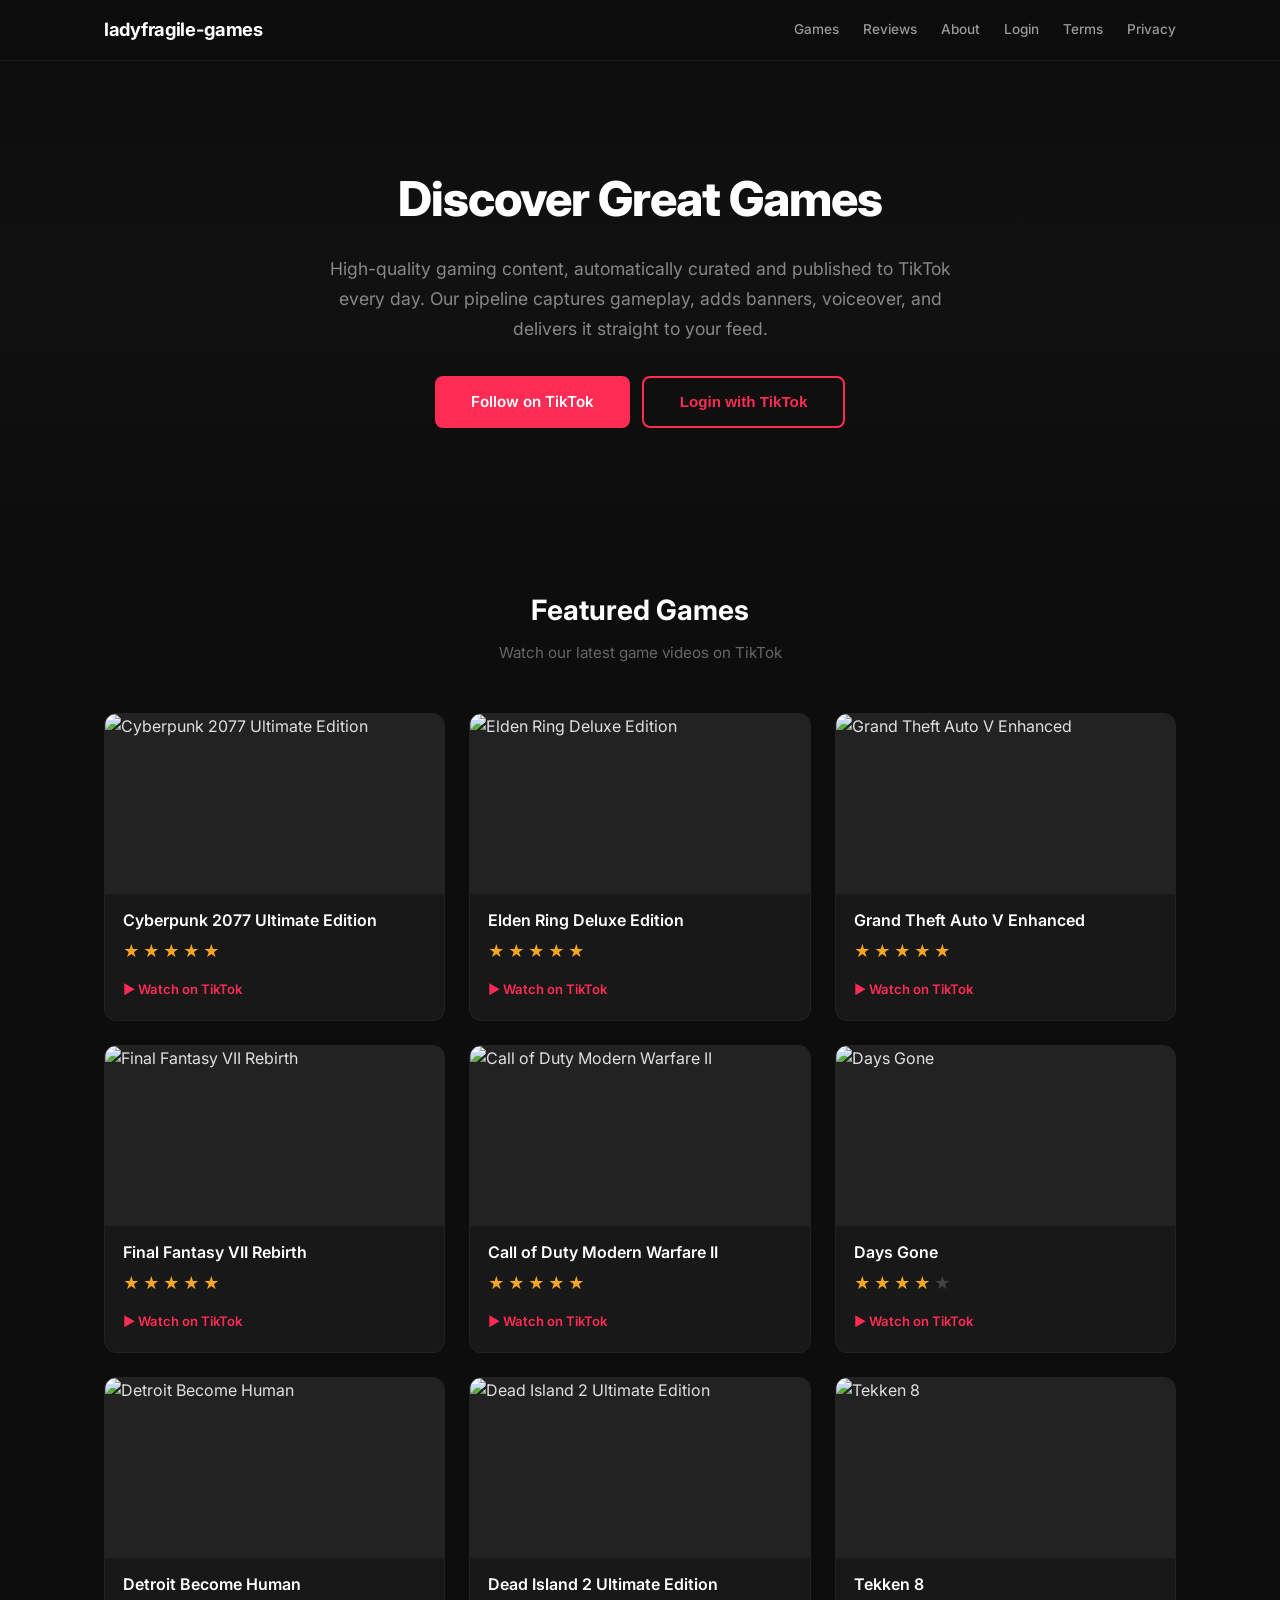
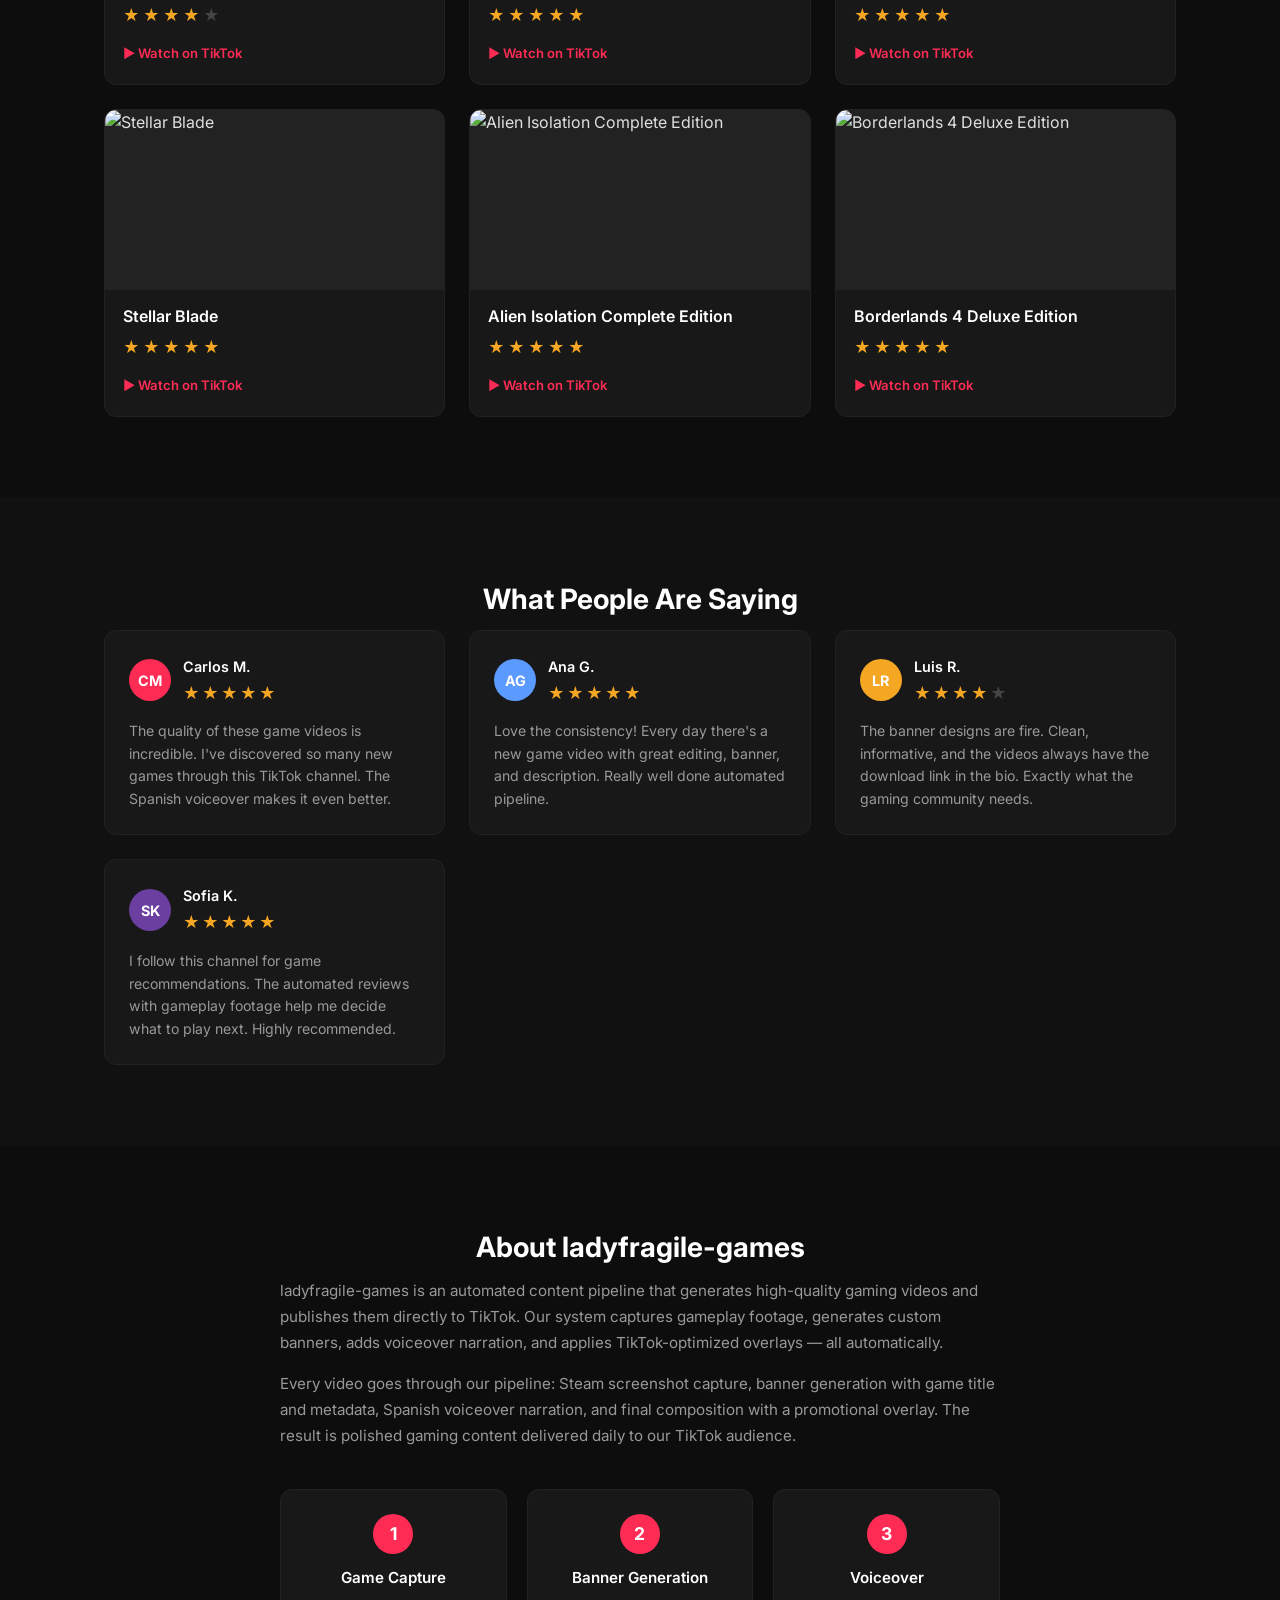
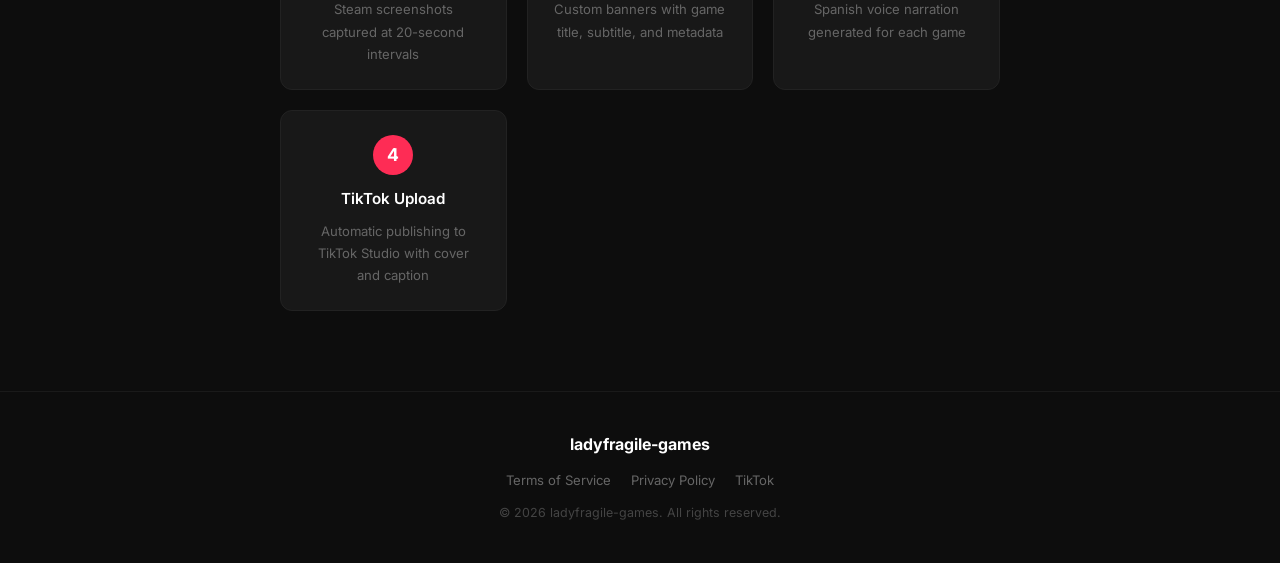
==== index.html @ ef2c11cd "Remove obsolete TikTok verification files, delete Terms of Service and add new Privacy Policy and Te" ====
<!DOCTYPE html>
<html lang="en">
<head>
  <meta charset="UTF-8">
  <meta name="viewport" content="width=device-width, initial-scale=1">
  <title>ladyfragile-games</title>
  <link rel="icon" href="favicon.ico" type="image/x-icon">
  <link rel="preconnect" href="https://fonts.googleapis.com">
  <link rel="preconnect" href="https://fonts.gstatic.com" crossorigin>
  <link href="https://fonts.googleapis.com/css2?family=Inter:wght@400;500;600;700;800&display=swap" rel="stylesheet">
  <link rel="stylesheet" href="css/style.css">
</head>
<body>

  <div id="oauthCallback" class="oauth-callback hidden">
    <div class="oauth-callback-inner">
      <div class="oauth-callback-header">
        <span class="oauth-callback-icon">&#10004;</span>
        <span>Authorization Successful</span>
      </div>
      <p>Your authorization code has been received. Copy it below and paste it in the CLI when prompted:</p>
      <div class="oauth-code-box">
        <code id="oauthCodeDisplay"></code>
        <button class="btn btn-small" onclick="copyOAuthCode()">Copy</button>
      </div>
      <p class="oauth-callback-hint">Then run: <code>node tiktok-upload/index.js --video &lt;path&gt; --code &lt;code&gt;</code></p>
      <button class="btn" onclick="dismissOAuthCallback()">Continue to site</button>
    </div>
  </div>

  <!-- HEADER -->
  <header class="header">
    <div class="container header-inner">
      <a href="/" class="logo">ladyfragile-games</a>
      <nav class="nav">
        <a href="#games">Games</a>
        <a href="#reviews">Reviews</a>
        <a href="#about">About</a>
        <a href="#" id="loginBtn">Login</a>
        <a href="terms-of-service/">Terms</a>
        <a href="privacy-policy">Privacy</a>
      </nav>
    </div>
  </header>

  <!-- HERO -->
  <section class="hero">
    <div class="container hero-inner">
      <h1>Discover Great Games</h1>
      <p class="hero-sub">
        High-quality gaming content, automatically curated and published to TikTok every day.
        Our pipeline captures gameplay, adds banners, voiceover, and delivers it straight to your feed.
      </p>
      <div class="hero-buttons">
        <a href="https://www.tiktok.com/@ladyfragile1" class="btn" target="_blank">Follow on TikTok</a>
        <button class="btn btn-outline" id="heroLoginBtn">Login with TikTok</button>
      </div>
    </div>
  </section>

  <!-- GAMES GRID -->
  <section id="games" class="section">
    <div class="container">
      <h2 class="section-title">Featured Games</h2>
      <p class="section-desc">Watch our latest game videos on TikTok</p>
      <div class="games-grid" id="gamesGrid">
      </div>
    </div>
  </section>

  <!-- REVIEWS -->
  <section id="reviews" class="section section-dark">
    <div class="container">
      <h2 class="section-title">What People Are Saying</h2>
      <div class="reviews-grid" id="reviewsGrid">
      </div>
    </div>
  </section>

  <!-- ABOUT -->
  <section id="about" class="section">
    <div class="container">
      <h2 class="section-title">About ladyfragile-games</h2>
      <div class="about-content">
        <p>
          ladyfragile-games is an automated content pipeline that generates high-quality gaming videos
          and publishes them directly to TikTok. Our system captures gameplay footage, generates custom
          banners, adds voiceover narration, and applies TikTok-optimized overlays — all automatically.
        </p>
        <p>
          Every video goes through our pipeline: Steam screenshot capture, banner generation with game
          title and metadata, Spanish voiceover narration, and final composition with a promotional
          overlay. The result is polished gaming content delivered daily to our TikTok audience.
        </p>
        <div class="about-steps">
          <div class="step">
            <div class="step-num">1</div>
            <h3>Game Capture</h3>
            <p>Steam screenshots captured at 20-second intervals</p>
          </div>
          <div class="step">
            <div class="step-num">2</div>
            <h3>Banner Generation</h3>
            <p>Custom banners with game title, subtitle, and metadata</p>
          </div>
          <div class="step">
            <div class="step-num">3</div>
            <h3>Voiceover</h3>
            <p>Spanish voice narration generated for each game</p>
          </div>
          <div class="step">
            <div class="step-num">4</div>
            <h3>TikTok Upload</h3>
            <p>Automatic publishing to TikTok Studio with cover and caption</p>
          </div>
        </div>
      </div>
    </div>
  </section>

  <!-- FOOTER -->
  <footer class="footer">
    <div class="container footer-inner">
      <div class="footer-brand">ladyfragile-games</div>
      <div class="footer-links">
        <a href="terms-of-service/">Terms of Service</a>
        <a href="privacy-policy">Privacy Policy</a>
        <a href="https://www.tiktok.com/@ladyfragile1" target="_blank">TikTok</a>
      </div>
      <div class="footer-copy">&copy; 2026 ladyfragile-games. All rights reserved.</div>
    </div>
  </footer>

  <script src="js/main.js"></script>
</body>
</html>
---- css/style.css ----
* { margin: 0; padding: 0; box-sizing: border-box; }
html { scroll-behavior: smooth; }
body {
  font-family: 'Inter', -apple-system, BlinkMacSystemFont, 'Segoe UI', Roboto, sans-serif;
  color: #e0e0e0;
  background: #0d0d0d;
  line-height: 1.6;
}
a { color: #fe2c55; text-decoration: none; transition: color .2s; }
a:hover { color: #ff6b8a; }
.container {
  max-width: 1120px;
  margin: 0 auto;
  padding: 0 24px;
}

/* HEADER */
.header {
  position: sticky;
  top: 0;
  z-index: 100;
  background: #0d0d0dcc;
  backdrop-filter: blur(12px);
  border-bottom: 1px solid #1a1a1a;
}
.header-inner {
  display: flex;
  align-items: center;
  justify-content: space-between;
  height: 60px;
}
.logo {
  font-size: 1.15rem;
  font-weight: 700;
  color: #fff;
  letter-spacing: -0.3px;
}
.logo:hover { color: #fe2c55; }
.nav { display: flex; gap: 24px; }
.nav a {
  font-size: .85rem;
  font-weight: 500;
  color: #999;
  transition: color .2s;
}
.nav a:hover { color: #fff; }

/* HERO */
.hero {
  padding: 100px 0 80px;
  text-align: center;
  background: linear-gradient(180deg, #0d0d0d 0%, #111 50%, #0d0d0d 100%);
}
.hero-inner { max-width: 680px; }
.hero h1 {
  font-size: 3rem;
  font-weight: 800;
  color: #fff;
  letter-spacing: -1px;
  margin-bottom: 16px;
}
.hero-sub {
  font-size: 1.1rem;
  color: #888;
  margin-bottom: 32px;
  line-height: 1.7;
}
.btn {
  display: inline-block;
  padding: 14px 36px;
  border-radius: 8px;
  background: #fe2c55;
  color: #fff;
  font-weight: 600;
  font-size: .95rem;
  transition: background .2s, transform .15s;
}
.btn:hover {
  background: #e01e45;
  color: #fff;
  transform: translateY(-1px);
}

/* SECTIONS */
.section {
  padding: 80px 0;
}
.section-dark {
  background: #111;
}
.section-title {
  font-size: 1.75rem;
  font-weight: 700;
  color: #fff;
  text-align: center;
  margin-bottom: 8px;
}
.section-desc {
  text-align: center;
  color: #666;
  margin-bottom: 48px;
  font-size: .95rem;
}

/* GAMES GRID */
.games-grid {
  display: grid;
  grid-template-columns: repeat(auto-fill, minmax(300px, 1fr));
  gap: 24px;
}
.game-card-link {
  text-decoration: none;
  color: inherit;
  display: block;
}
.game-card {
  background: #181818;
  border-radius: 12px;
  overflow: hidden;
  border: 1px solid #222;
  transition: border-color .2s, transform .2s;
}
.game-card:hover {
  border-color: #333;
  transform: translateY(-2px);
}
.game-thumb {
  width: 100%;
  height: 180px;
  object-fit: cover;
  display: block;
  background: #222;
}
.game-thumb-placeholder {
  width: 100%;
  height: 180px;
  display: flex;
  align-items: center;
  justify-content: center;
  font-size: 2.5rem;
  font-weight: 800;
  color: #fff;
  letter-spacing: 1px;
}
.game-info {
  padding: 16px 18px 18px;
}
.game-name {
  font-size: 1rem;
  font-weight: 600;
  color: #fff;
  margin-bottom: 8px;
  line-height: 1.3;
}
.game-stars {
  display: flex;
  gap: 3px;
  margin-bottom: 12px;
}
.star {
  font-size: 1rem;
  color: #444;
  transition: color .2s;
}
.star.active { color: #f5a623; }
.game-link {
  display: inline-flex;
  align-items: center;
  gap: 6px;
  font-size: .82rem;
  font-weight: 600;
  color: #fe2c55;
  transition: color .2s;
}
.game-link:hover { color: #ff6b8a; }

/* REVIEWS */
.reviews-grid {
  display: grid;
  grid-template-columns: repeat(auto-fill, minmax(300px, 1fr));
  gap: 24px;
}
.review-card {
  background: #181818;
  border-radius: 12px;
  padding: 24px;
  border: 1px solid #222;
}
.review-header {
  display: flex;
  align-items: center;
  gap: 12px;
  margin-bottom: 14px;
}
.review-avatar {
  width: 42px;
  height: 42px;
  border-radius: 50%;
  display: flex;
  align-items: center;
  justify-content: center;
  font-weight: 700;
  font-size: .9rem;
  color: #fff;
  flex-shrink: 0;
}
.review-author { font-weight: 600; color: #fff; font-size: .9rem; }
.review-stars { display: flex; gap: 2px; margin-top: 3px; }
.review-text {
  color: #999;
  font-size: .88rem;
  line-height: 1.6;
}

/* ABOUT */
.about-content {
  max-width: 720px;
  margin: 0 auto;
}
.about-content p {
  color: #999;
  margin-bottom: 16px;
  font-size: .95rem;
  line-height: 1.7;
}
.about-steps {
  display: grid;
  grid-template-columns: repeat(auto-fill, minmax(220px, 1fr));
  gap: 20px;
  margin-top: 40px;
}
.step {
  background: #181818;
  border-radius: 12px;
  padding: 24px;
  text-align: center;
  border: 1px solid #222;
}
.step-num {
  width: 40px;
  height: 40px;
  border-radius: 50%;
  background: #fe2c55;
  color: #fff;
  font-weight: 700;
  font-size: 1.1rem;
  display: flex;
  align-items: center;
  justify-content: center;
  margin: 0 auto 12px;
}
.step h3 {
  font-size: .95rem;
  font-weight: 600;
  color: #fff;
  margin-bottom: 8px;
}
.step p {
  font-size: .82rem;
  color: #666;
  margin-bottom: 0;
}

/* OAUTH CALLBACK */
.oauth-callback {
  position: fixed;
  top: 0;
  left: 0;
  right: 0;
  z-index: 200;
  background: rgba(0,0,0,0.85);
  display: flex;
  align-items: flex-start;
  justify-content: center;
  padding-top: 60px;
  min-height: 100vh;
}
.oauth-callback.hidden { display: none; }
.oauth-callback-inner {
  background: #181818;
  border: 1px solid #333;
  border-radius: 16px;
  padding: 40px;
  max-width: 560px;
  width: 90%;
  text-align: center;
}
.oauth-callback-header {
  display: flex;
  align-items: center;
  justify-content: center;
  gap: 10px;
  font-size: 1.3rem;
  font-weight: 700;
  color: #fff;
  margin-bottom: 16px;
}
.oauth-callback-icon {
  width: 40px;
  height: 40px;
  border-radius: 50%;
  background: #2ecc71;
  color: #fff;
  display: flex;
  align-items: center;
  justify-content: center;
  font-size: 1.2rem;
}
.oauth-callback-inner p {
  color: #999;
  font-size: .9rem;
  margin-bottom: 16px;
  line-height: 1.6;
}
.oauth-code-box {
  display: flex;
  align-items: center;
  gap: 10px;
  background: #111;
  border: 1px solid #333;
  border-radius: 8px;
  padding: 12px 16px;
  margin-bottom: 16px;
  word-break: break-all;
}
.oauth-code-box code {
  flex: 1;
  font-family: 'Courier New', monospace;
  font-size: .82rem;
  color: #5b9aff;
  text-align: left;
}
.oauth-callback-hint {
  font-size: .82rem !important;
  color: #666 !important;
}
.oauth-callback-hint code {
  font-family: 'Courier New', monospace;
  font-size: .82rem;
  color: #888;
  background: #111;
  padding: 2px 6px;
  border-radius: 4px;
}

/* HERO BUTTONS */
.hero-buttons {
  display: flex;
  gap: 12px;
  justify-content: center;
  flex-wrap: wrap;
}
.btn-outline {
  background: transparent;
  border: 2px solid #fe2c55;
  color: #fe2c55;
}
.btn-outline:hover {
  background: #fe2c55;
  color: #fff;
}
.btn-small {
  padding: 8px 18px;
  font-size: .82rem;
  flex-shrink: 0;
}

/* FOOTER */
.footer {
  padding: 40px 0;
  border-top: 1px solid #1a1a1a;
  text-align: center;
}
.footer-inner { display: flex; flex-direction: column; align-items: center; gap: 12px; }
.footer-brand { font-weight: 700; color: #fff; font-size: 1rem; }
.footer-links { display: flex; gap: 20px; }
.footer-links a { font-size: .82rem; color: #666; }
.footer-links a:hover { color: #fe2c55; }
.footer-copy { font-size: .78rem; color: #444; }

/* RESPONSIVE */
@media (max-width: 640px) {
  .hero { padding: 60px 0 50px; }
  .hero h1 { font-size: 2rem; }
  .hero-sub { font-size: .95rem; }
  .nav { gap: 14px; }
  .nav a { font-size: .78rem; }
  .games-grid { grid-template-columns: 1fr; }
  .reviews-grid { grid-template-columns: 1fr; }
  .about-steps { grid-template-columns: 1fr 1fr; }
}
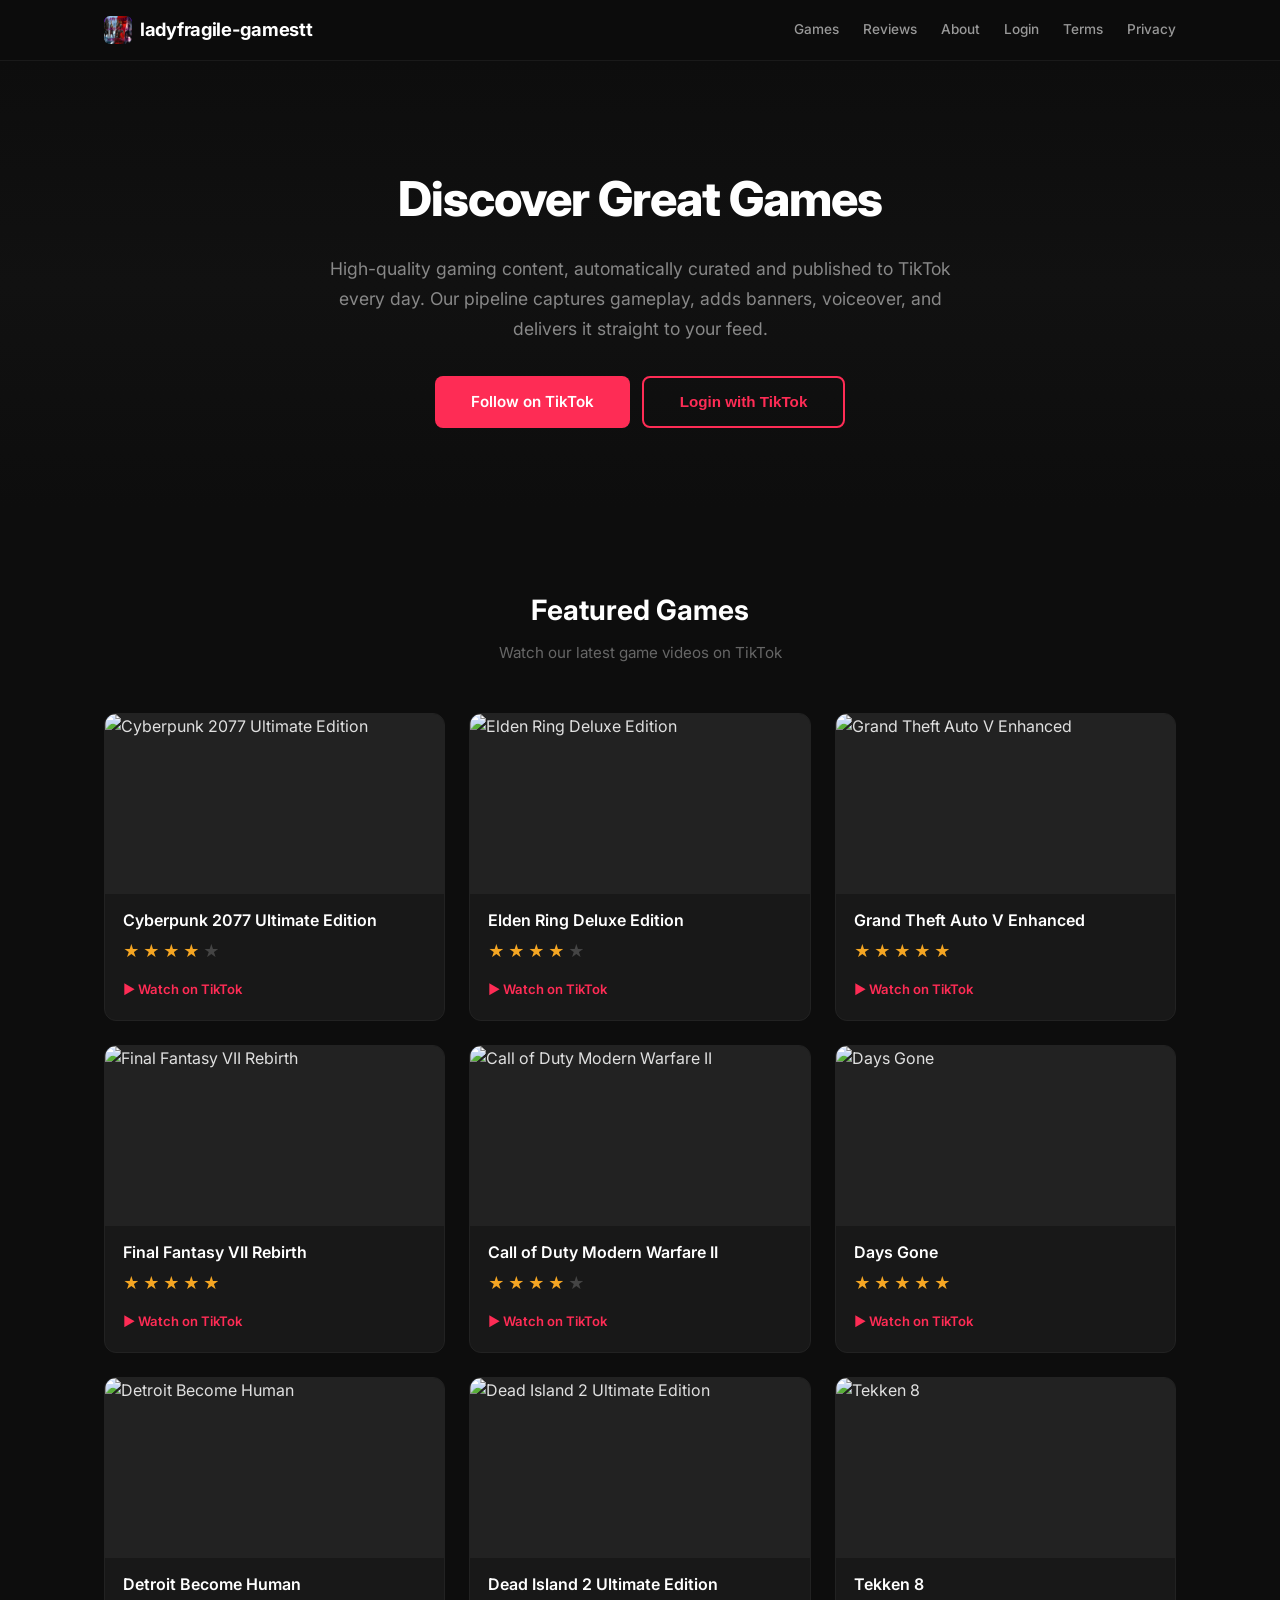
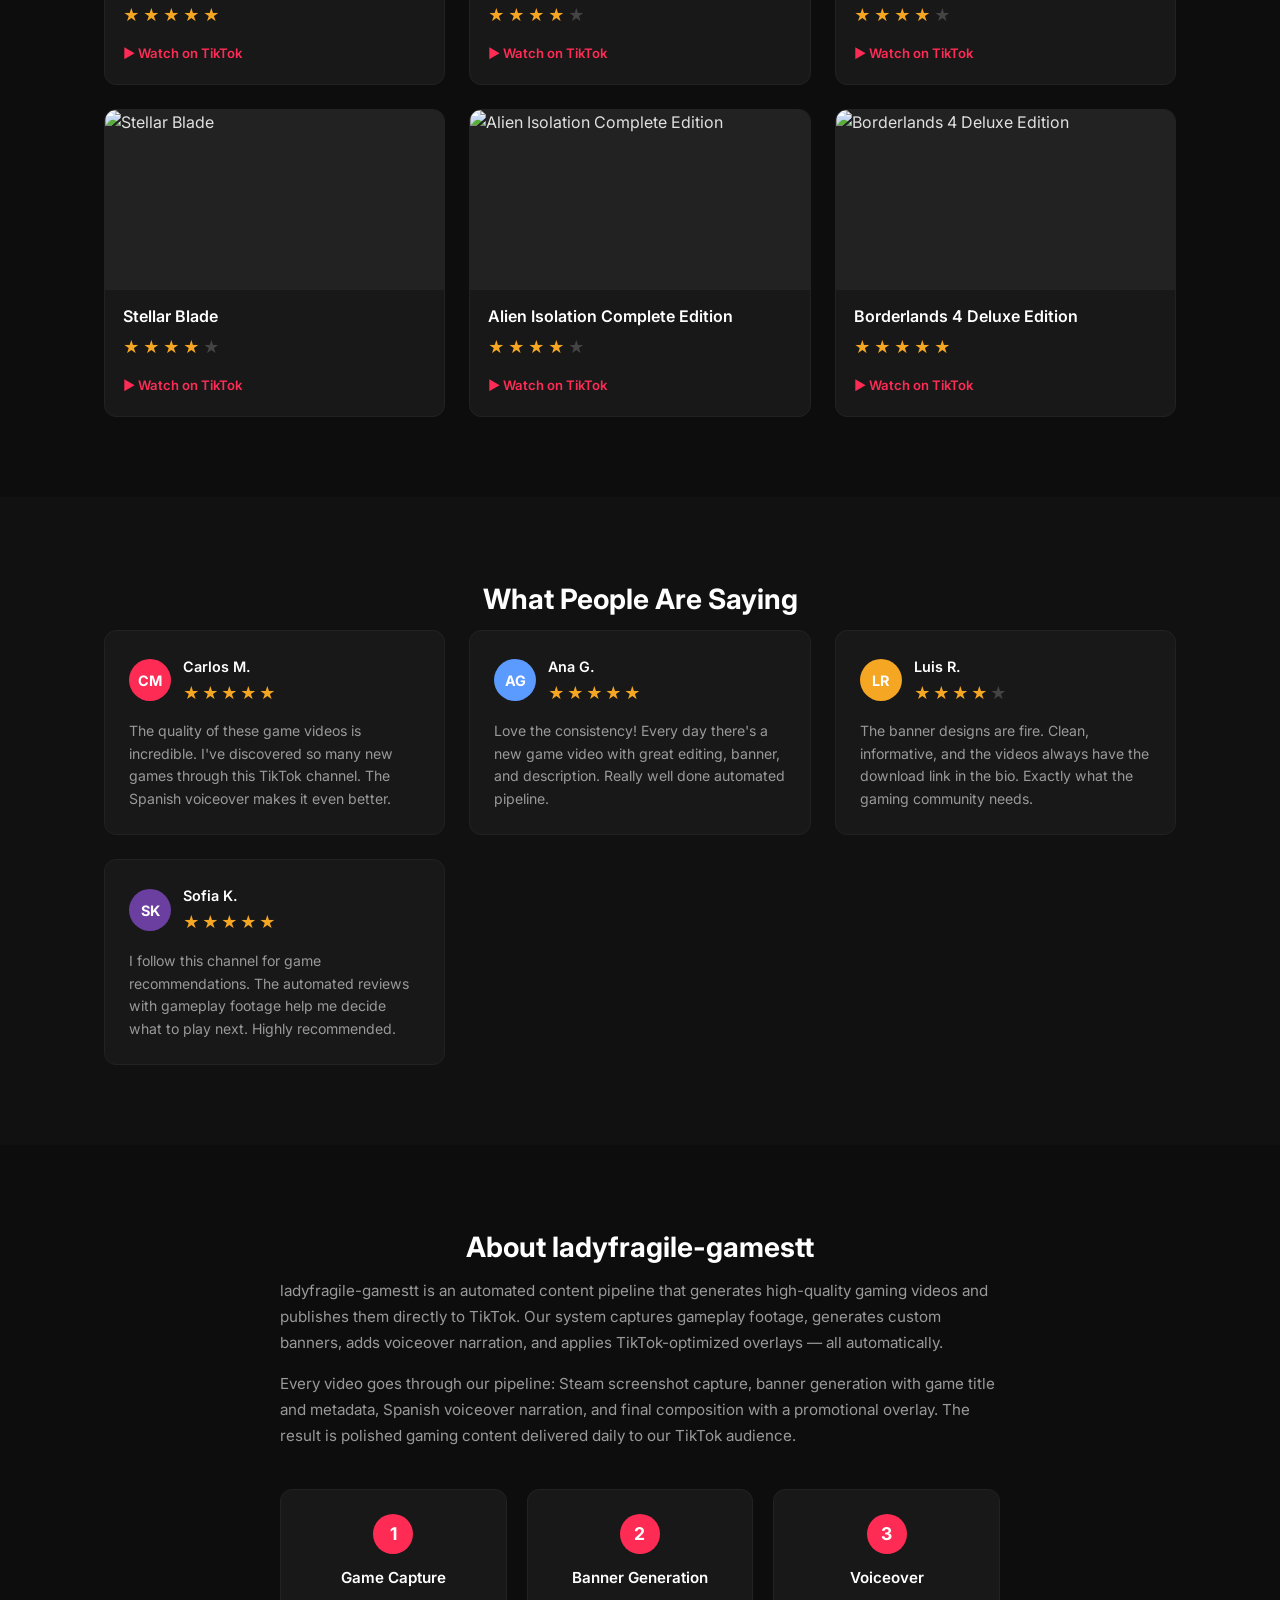
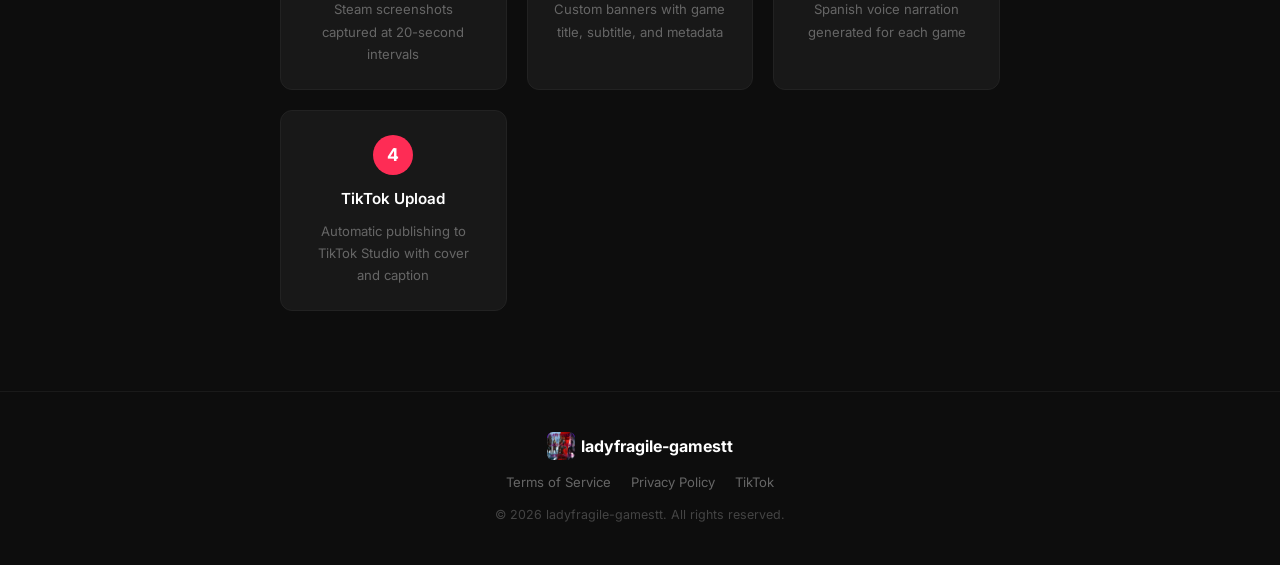
==== commit 19d7130b: "Add new icon and banner images for enhanced UI" ====
--- a/index.html
+++ b/index.html
@@ -3,7 +3,7 @@
 <head>
   <meta charset="UTF-8">
   <meta name="viewport" content="width=device-width, initial-scale=1">
-  <title>ladyfragile-games</title>
+  <title>ladyfragile-gamestt</title>
   <link rel="icon" href="favicon.ico" type="image/x-icon">
   <link rel="preconnect" href="https://fonts.googleapis.com">
   <link rel="preconnect" href="https://fonts.gstatic.com" crossorigin>
@@ -31,7 +31,7 @@
   <!-- HEADER -->
   <header class="header">
     <div class="container header-inner">
-      <a href="/" class="logo">ladyfragile-games</a>
+      <a href="/" class="logo"><img src="icon.png" class="header-icon" alt=""> ladyfragile-gamestt</a>
       <nav class="nav">
         <a href="#games">Games</a>
         <a href="#reviews">Reviews</a>
@@ -80,10 +80,10 @@
   <!-- ABOUT -->
   <section id="about" class="section">
     <div class="container">
-      <h2 class="section-title">About ladyfragile-games</h2>
+      <h2 class="section-title">About ladyfragile-gamestt</h2>
       <div class="about-content">
         <p>
-          ladyfragile-games is an automated content pipeline that generates high-quality gaming videos
+          ladyfragile-gamestt is an automated content pipeline that generates high-quality gaming videos
           and publishes them directly to TikTok. Our system captures gameplay footage, generates custom
           banners, adds voiceover narration, and applies TikTok-optimized overlays — all automatically.
         </p>
@@ -121,13 +121,13 @@
   <!-- FOOTER -->
   <footer class="footer">
     <div class="container footer-inner">
-      <div class="footer-brand">ladyfragile-games</div>
+      <div class="footer-brand"><img src="icon.png" class="header-icon" alt=""> ladyfragile-gamestt</div>
       <div class="footer-links">
         <a href="terms-of-service/">Terms of Service</a>
         <a href="privacy-policy">Privacy Policy</a>
         <a href="https://www.tiktok.com/@ladyfragile1" target="_blank">TikTok</a>
       </div>
-      <div class="footer-copy">&copy; 2026 ladyfragile-games. All rights reserved.</div>
+      <div class="footer-copy">&copy; 2026 ladyfragile-gamestt. All rights reserved.</div>
     </div>
   </footer>
 
--- a/css/style.css
+++ b/css/style.css
@@ -30,12 +30,22 @@
   height: 60px;
 }
 .logo {
+  display: flex;
+  align-items: center;
+  gap: 8px;
   font-size: 1.15rem;
   font-weight: 700;
   color: #fff;
   letter-spacing: -0.3px;
 }
 .logo:hover { color: #fe2c55; }
+.header-icon {
+  width: 28px;
+  height: 28px;
+  border-radius: 6px;
+  display: block;
+  flex-shrink: 0;
+}
 .nav { display: flex; gap: 24px; }
 .nav a {
   font-size: .85rem;
@@ -372,7 +382,7 @@
   text-align: center;
 }
 .footer-inner { display: flex; flex-direction: column; align-items: center; gap: 12px; }
-.footer-brand { font-weight: 700; color: #fff; font-size: 1rem; }
+.footer-brand { display: flex; align-items: center; gap: 6px; font-weight: 700; color: #fff; font-size: 1rem; }
 .footer-links { display: flex; gap: 20px; }
 .footer-links a { font-size: .82rem; color: #666; }
 .footer-links a:hover { color: #fe2c55; }
